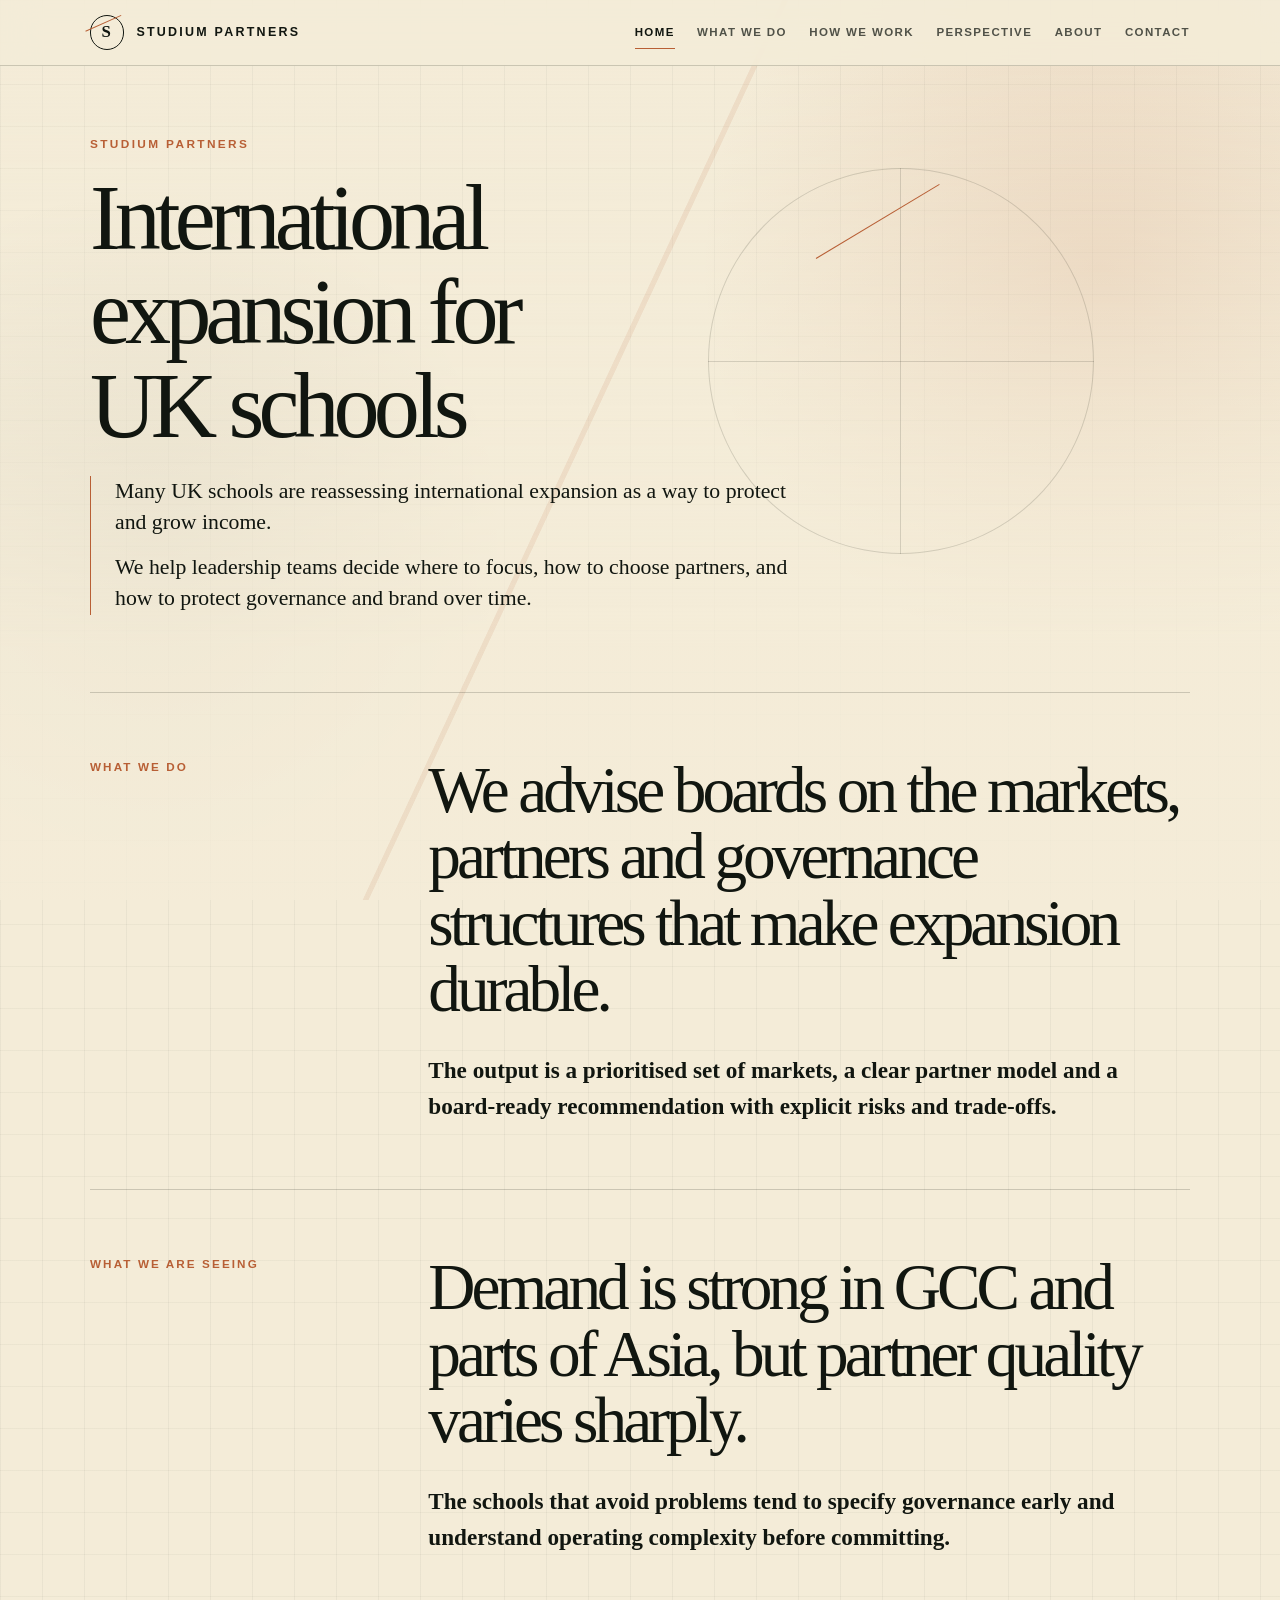
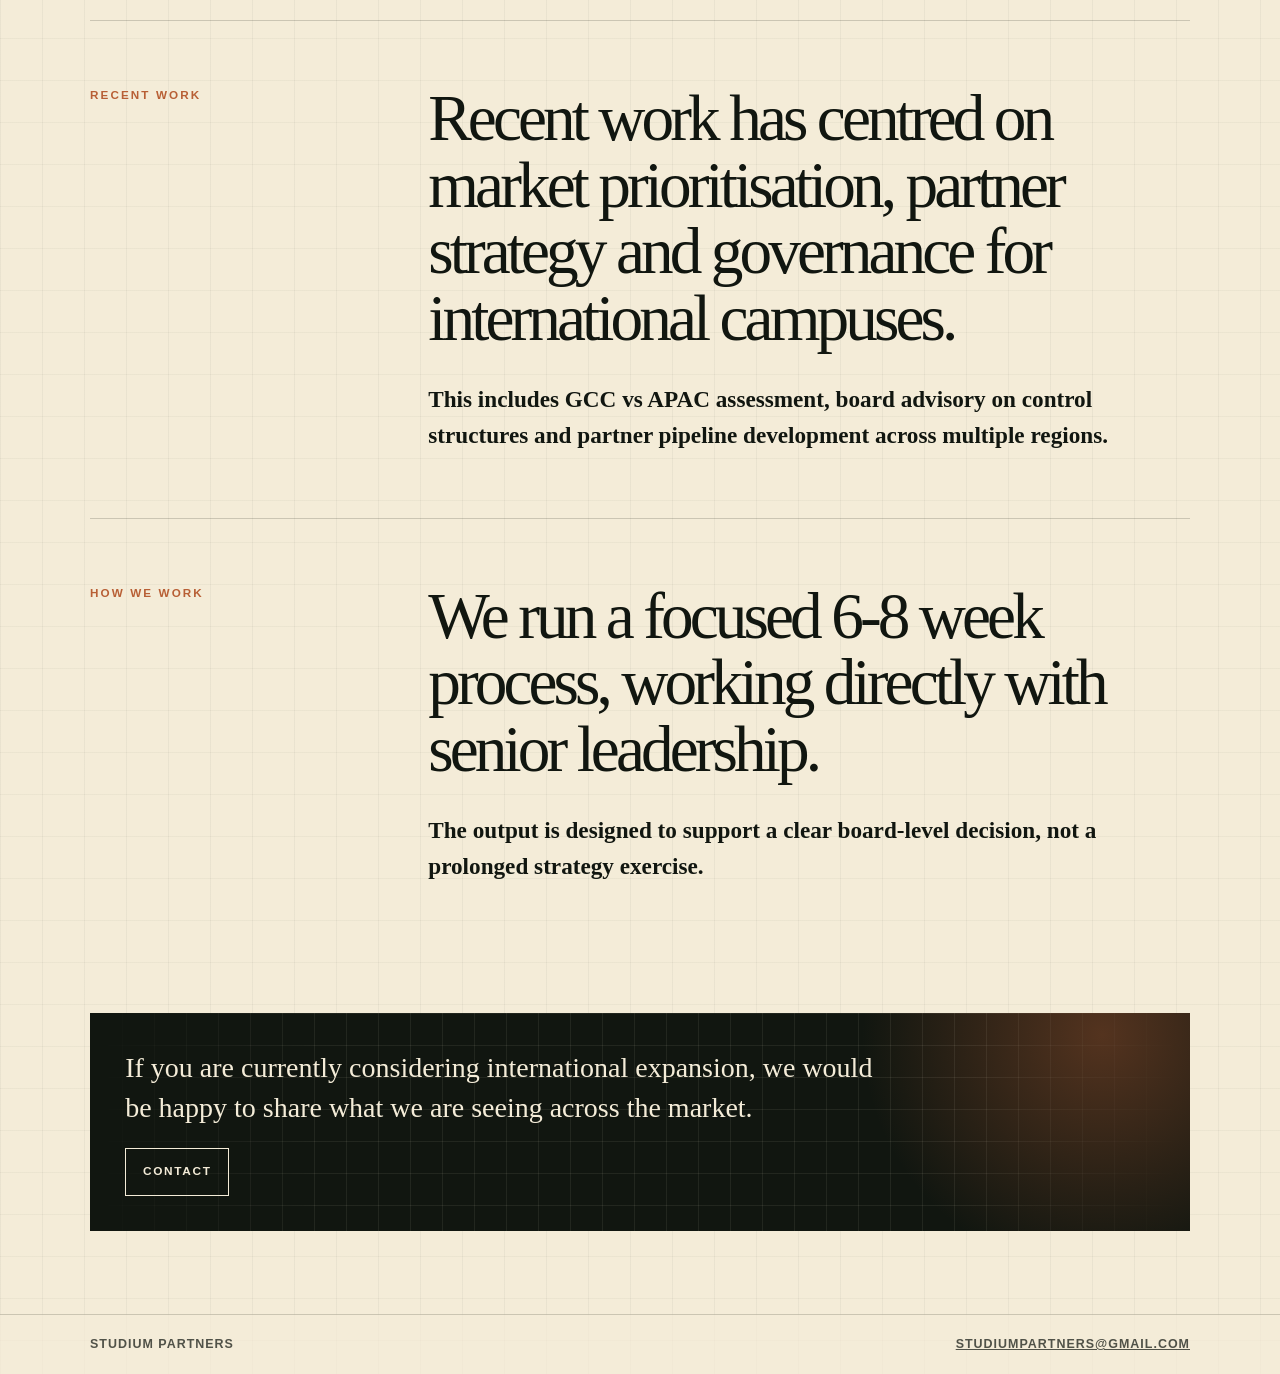
==== index.html @ 477628d0 "Initial Studium Partners GitHub Pages site" ====
<!doctype html>
<html lang="en">
  <head>
    <meta charset="utf-8" />
    <meta name="viewport" content="width=device-width, initial-scale=1" />
    <meta
      name="description"
      content="Studium Partners advises UK independent schools on international expansion."
    />
    <meta property="og:title" content="Studium Partners" />
    <meta
      property="og:description"
      content="International expansion for UK independent schools."
    />
    <meta property="og:type" content="website" />
    <title>Studium Partners | International Expansion</title>
    <link rel="stylesheet" href="styles.css" />
  </head>
  <body>
    <header class="site-header">
      <div class="nav-wrap">
        <a class="brand" href="index.html" aria-label="Studium Partners home">
          <span class="brand-mark">S</span>
          <span>Studium Partners</span>
        </a>
        <nav class="site-nav" aria-label="Primary navigation">
          <a href="index.html" aria-current="page">Home</a>
          <a href="what-we-do.html">What We Do</a>
          <a href="how-we-work.html">How We Work</a>
          <a href="perspective.html">Perspective</a>
          <a href="about.html">About</a>
          <a href="contact.html">Contact</a>
        </nav>
      </div>
    </header>

    <main class="page">
      <section class="hero">
        <p class="eyebrow">Studium Partners</p>
        <h1>International expansion for UK schools</h1>
        <div class="lead">
          <p>
            Many UK schools are reassessing international expansion as a way to protect
            and grow income.
          </p>
          <p>We help leadership teams decide where to focus, how to choose partners, and how to protect governance and brand over time.</p>
        </div>
      </section>

      <section class="section">
        <div class="section-grid">
          <div class="section-title">What We Do</div>
          <div class="content-stack">
            <h2>We advise boards on the markets, partners and governance structures that make expansion durable.</h2>
            <p>
              The output is a prioritised set of markets, a clear partner model and a
              board-ready recommendation with explicit risks and trade-offs.
            </p>
          </div>
        </div>
      </section>

      <section class="section">
        <div class="section-grid">
          <div class="section-title">What We Are Seeing</div>
          <div class="content-stack">
            <h2>Demand is strong in GCC and parts of Asia, but partner quality varies sharply.</h2>
            <p>
              The schools that avoid problems tend to specify governance early and
              understand operating complexity before committing.
            </p>
          </div>
        </div>
      </section>

      <section class="section">
        <div class="section-grid">
          <div class="section-title">Recent Work</div>
          <div class="content-stack">
            <h2>Recent work has centred on market prioritisation, partner strategy and governance for international campuses.</h2>
            <p>
              This includes GCC vs APAC assessment, board advisory on control structures
              and partner pipeline development across multiple regions.
            </p>
          </div>
        </div>
      </section>

      <section class="section">
        <div class="section-grid">
          <div class="section-title">How We Work</div>
          <div class="content-stack">
            <h2>We run a focused 6-8 week process, working directly with senior leadership.</h2>
            <p>
              The output is designed to support a clear board-level decision, not a
              prolonged strategy exercise.
            </p>
          </div>
        </div>
      </section>

      <section class="cta">
        <p>
          If you are currently considering international expansion, we would be happy
          to share what we are seeing across the market.
        </p>
        <div class="button-row">
          <a class="button" href="contact.html">Contact</a>
        </div>
      </section>
    </main>

    <footer class="site-footer">
      <div class="footer-wrap">
        <span>Studium Partners</span>
        <a href="mailto:studiumpartners@gmail.com">studiumpartners@gmail.com</a>
      </div>
    </footer>
  </body>
</html>
---- styles.css ----
:root {
  --ink: #111610;
  --ink-soft: rgba(17, 22, 16, 0.72);
  --paper: #f4ecd8;
  --paper-deep: #e8dcc2;
  --accent: #b85f35;
  --accent-soft: rgba(184, 95, 53, 0.18);
  --line: rgba(17, 22, 16, 0.18);
  --line-strong: rgba(17, 22, 16, 0.42);
  --max: 1100px;
  --display: "Iowan Old Style", "Palatino Linotype", Palatino, "Book Antiqua", serif;
  --text: "Avenir Next", "Gill Sans", "Trebuchet MS", sans-serif;
  --ui: "Avenir Next Condensed", "Gill Sans", "Trebuchet MS", sans-serif;
}

* {
  box-sizing: border-box;
}

html {
  scroll-behavior: smooth;
}

body {
  min-height: 100vh;
  margin: 0;
  color: var(--ink);
  background:
    radial-gradient(circle at 86% 9%, var(--accent-soft), transparent 25rem),
    radial-gradient(circle at 12% 18%, rgba(17, 22, 16, 0.09), transparent 22rem),
    linear-gradient(90deg, rgba(17, 22, 16, 0.045) 1px, transparent 1px),
    linear-gradient(180deg, rgba(17, 22, 16, 0.035) 1px, transparent 1px),
    var(--paper);
  background-size: auto, auto, 42px 42px, 42px 42px, auto;
  font-family: var(--text);
  font-size: 17px;
  line-height: 1.68;
}

body::before {
  content: "";
  position: fixed;
  inset: 0;
  z-index: -1;
  pointer-events: none;
  background:
    linear-gradient(115deg, transparent 0 46%, rgba(184, 95, 53, 0.11) 46.05% 46.35%, transparent 46.4%),
    linear-gradient(180deg, rgba(244, 236, 216, 0) 0%, rgba(244, 236, 216, 0.8) 72%);
}

a {
  color: inherit;
}

p,
ul,
ol {
  margin: 0;
}

ul,
ol {
  padding-left: 1.2rem;
}

li + li {
  margin-top: 0.45rem;
}

.site-header {
  position: sticky;
  top: 0;
  z-index: 10;
  border-bottom: 1px solid var(--line);
  background: rgba(244, 236, 216, 0.84);
  backdrop-filter: blur(18px);
}

.nav-wrap {
  width: min(var(--max), calc(100% - 2rem));
  margin: 0 auto;
  padding: 0.95rem 0;
  display: flex;
  align-items: center;
  justify-content: space-between;
  gap: 1.5rem;
}

.brand {
  display: inline-flex;
  align-items: center;
  gap: 0.75rem;
  color: var(--ink);
  font-family: var(--ui);
  font-size: 0.78rem;
  font-weight: 700;
  letter-spacing: 0.18em;
  text-transform: uppercase;
  text-decoration: none;
}

.brand-mark {
  position: relative;
  display: inline-grid;
  place-items: center;
  width: 2.15rem;
  height: 2.15rem;
  border: 1px solid var(--ink);
  border-radius: 50%;
  font-family: var(--display);
  font-size: 1.05rem;
  font-weight: 700;
}

.brand-mark::after {
  content: "";
  position: absolute;
  inset: 0.35rem -0.2rem;
  border-top: 1px solid var(--accent);
  transform: rotate(-24deg);
}

.site-nav {
  display: flex;
  align-items: center;
  justify-content: flex-end;
  gap: clamp(0.8rem, 2vw, 1.4rem);
  font-family: var(--ui);
  font-size: 0.72rem;
  font-weight: 700;
  letter-spacing: 0.12em;
  text-transform: uppercase;
}

.site-nav a {
  position: relative;
  text-decoration: none;
  color: var(--ink-soft);
}

.site-nav a::after {
  content: "";
  position: absolute;
  left: 0;
  right: 0;
  bottom: -0.42rem;
  height: 1px;
  background: var(--accent);
  transform: scaleX(0);
  transform-origin: left;
  transition: transform 180ms ease;
}

.site-nav a:hover,
.site-nav a[aria-current="page"] {
  color: var(--ink);
}

.site-nav a:hover::after,
.site-nav a[aria-current="page"]::after {
  transform: scaleX(1);
}

.page {
  width: min(var(--max), calc(100% - 2rem));
  margin: 0 auto;
}

.hero {
  position: relative;
  min-height: min(590px, 68svh);
  padding: clamp(2.4rem, 5.4vw, 4.8rem) 0 clamp(2.6rem, 6vw, 4.8rem);
  display: grid;
  align-content: start;
}

.hero::before {
  content: "";
  position: absolute;
  right: clamp(0rem, 8vw, 6rem);
  top: clamp(3rem, 8vw, 7rem);
  width: clamp(12rem, 32vw, 24rem);
  aspect-ratio: 1;
  border: 1px solid var(--line);
  border-radius: 50%;
  background:
    linear-gradient(90deg, transparent calc(50% - 0.5px), var(--line) calc(50% - 0.5px) calc(50% + 0.5px), transparent calc(50% + 0.5px)),
    linear-gradient(0deg, transparent calc(50% - 0.5px), var(--line) calc(50% - 0.5px) calc(50% + 0.5px), transparent calc(50% + 0.5px));
  opacity: 0.8;
}

.hero::after {
  content: "";
  position: absolute;
  right: clamp(3rem, 18vw, 16rem);
  top: clamp(6rem, 15vw, 13rem);
  width: clamp(5rem, 12vw, 9rem);
  height: 1px;
  background: var(--accent);
  transform: rotate(-31deg);
  transform-origin: left center;
}

.hero--compact {
  min-height: auto;
  padding-bottom: clamp(2rem, 5vw, 3.5rem);
}

.hero--compact::before,
.hero--compact::after {
  opacity: 0.45;
}

.eyebrow {
  margin-bottom: 1rem;
  color: var(--accent);
  font-family: var(--ui);
  font-size: 0.74rem;
  font-weight: 700;
  letter-spacing: 0.2em;
  text-transform: uppercase;
}

h1,
h2,
h3 {
  margin: 0;
  font-family: var(--display);
  font-weight: 500;
  line-height: 1.02;
}

h1 {
  max-width: 11ch;
  font-size: clamp(3rem, 7.2vw, 6.6rem);
  letter-spacing: -0.064em;
}

h2 {
  font-size: clamp(2.35rem, 5.1vw, 5.2rem);
  letter-spacing: -0.06em;
}

h3 {
  font-size: clamp(1.25rem, 2vw, 1.7rem);
  letter-spacing: -0.02em;
}

.lead {
  position: relative;
  max-width: 700px;
  margin-top: clamp(1rem, 2vw, 1.45rem);
  padding-left: clamp(1rem, 2.3vw, 1.5rem);
  display: grid;
  gap: 0.85rem;
  border-left: 1px solid var(--accent);
  font-family: var(--display);
  font-size: clamp(1.12rem, 1.9vw, 1.36rem);
  line-height: 1.44;
}

.section {
  position: relative;
  padding: clamp(2.7rem, 5vw, 4.6rem) 0;
  border-top: 1px solid var(--line);
}

.section:first-of-type {
  border-top: 0;
}

.section-grid {
  display: grid;
  grid-template-columns: minmax(9rem, 0.36fr) minmax(0, 1fr);
  gap: clamp(1.25rem, 5vw, 4.5rem);
}

.section-title {
  color: var(--accent);
  font-family: var(--ui);
  font-size: 0.73rem;
  font-weight: 700;
  letter-spacing: 0.18em;
  text-transform: uppercase;
}

.content-stack {
  display: grid;
  gap: clamp(1.2rem, 2.4vw, 1.9rem);
  max-width: 900px;
}

.content-stack--wide {
  max-width: none;
}

.section .content-stack > p {
  max-width: 790px;
  font-family: var(--display);
  font-size: clamp(1.08rem, 2vw, 1.45rem);
  font-weight: 600;
  line-height: 1.55;
}

.plain-list {
  display: grid;
  gap: 0;
  padding-left: 0;
  list-style: none;
  border-top: 1px solid var(--line);
}

.plain-list li {
  position: relative;
  margin: 0;
  padding: 0.82rem 0 0.82rem 1.35rem;
  border-bottom: 1px solid var(--line);
}

.plain-list li::before {
  content: "";
  position: absolute;
  left: 0;
  top: 1.42rem;
  width: 0.45rem;
  height: 0.45rem;
  border: 1px solid var(--accent);
  border-radius: 50%;
}

.numbered-list {
  display: grid;
  gap: 0;
  padding-left: 0;
  list-style: none;
  counter-reset: phases;
  border-top: 1px solid var(--line);
}

.numbered-list li {
  margin: 0;
  padding: 1rem 0;
  border-bottom: 1px solid var(--line);
  counter-increment: phases;
}

.numbered-list li::before {
  content: "0" counter(phases) " / ";
  color: var(--accent);
  font-family: var(--ui);
  font-size: 0.75rem;
  font-weight: 700;
  letter-spacing: 0.12em;
}

.cards {
  display: grid;
  grid-template-columns: repeat(3, minmax(0, 1fr));
  gap: 0.75rem;
}

.card {
  position: relative;
  min-height: 13rem;
  padding: clamp(1.05rem, 2vw, 1.45rem);
  display: grid;
  gap: 0.9rem;
  align-content: start;
  background:
    linear-gradient(135deg, rgba(255, 255, 255, 0.35), transparent),
    rgba(244, 236, 216, 0.72);
  border: 1px solid var(--line-strong);
  box-shadow: 10px 10px 0 rgba(17, 22, 16, 0.05);
}

.card::before {
  content: "";
  position: absolute;
  top: 0.8rem;
  right: 0.8rem;
  width: 1.8rem;
  height: 1px;
  background: var(--accent);
  transform: rotate(-28deg);
}

.card p {
  color: var(--ink-soft);
}

.recent-list {
  display: grid;
  gap: 0;
  padding-left: 0;
  list-style: none;
  border-top: 1px solid var(--line);
}

.recent-list li {
  margin: 0;
  padding: 1rem 0;
  border-bottom: 1px solid var(--line);
}

.recent-list strong {
  display: block;
  margin-bottom: 0.25rem;
  color: var(--ink);
  font-family: var(--display);
  font-size: 1.18rem;
  font-weight: 500;
}

.cta {
  position: relative;
  margin: clamp(2.3rem, 5vw, 4.2rem) 0 clamp(3.2rem, 7vw, 5.2rem);
  padding: clamp(1.35rem, 3vw, 2.2rem);
  overflow: hidden;
  color: var(--paper);
  background:
    radial-gradient(circle at 92% 10%, rgba(184, 95, 53, 0.4), transparent 15rem),
    var(--ink);
}

.cta::before {
  content: "";
  position: absolute;
  inset: 0;
  background:
    linear-gradient(90deg, rgba(244, 236, 216, 0.08) 1px, transparent 1px),
    linear-gradient(180deg, rgba(244, 236, 216, 0.08) 1px, transparent 1px);
  background-size: 32px 32px;
  mask-image: linear-gradient(90deg, transparent, black 20%, black 80%, transparent);
  pointer-events: none;
}

.cta p,
.button-row {
  position: relative;
}

.cta p {
  max-width: 760px;
  font-family: var(--display);
  font-size: clamp(1.25rem, 2.4vw, 1.75rem);
  line-height: 1.42;
}

.button-row {
  margin-top: 1.25rem;
}

.button {
  display: inline-flex;
  align-items: center;
  min-height: 3rem;
  padding: 0.78rem 1.05rem;
  border: 1px solid currentColor;
  color: inherit;
  font-family: var(--ui);
  font-size: 0.74rem;
  font-weight: 700;
  letter-spacing: 0.14em;
  text-decoration: none;
  text-transform: uppercase;
  transition: transform 180ms ease, background 180ms ease, color 180ms ease;
}

.button:hover {
  color: var(--ink);
  background: var(--paper);
  transform: translateY(-2px);
}

.site-footer {
  border-top: 1px solid var(--line);
  background: rgba(244, 236, 216, 0.66);
}

.footer-wrap {
  width: min(var(--max), calc(100% - 2rem));
  margin: 0 auto;
  padding: 1.2rem 0;
  display: flex;
  align-items: center;
  justify-content: space-between;
  gap: 1rem;
  color: var(--ink-soft);
  font-family: var(--ui);
  font-size: 0.78rem;
  font-weight: 700;
  letter-spacing: 0.08em;
  text-transform: uppercase;
}

.hero .eyebrow,
.hero h1,
.lead > *,
.section,
.cta {
  opacity: 0;
  transform: translateY(0.9rem);
  animation: reveal 760ms cubic-bezier(0.18, 0.78, 0.22, 1) forwards;
}

.hero h1 {
  animation-delay: 120ms;
}

.lead > :nth-child(1) {
  animation-delay: 220ms;
}

.lead > :nth-child(2) {
  animation-delay: 320ms;
}

.lead > :nth-child(3) {
  animation-delay: 420ms;
}

.section {
  animation-delay: 500ms;
}

.cta {
  animation-delay: 580ms;
}

@keyframes reveal {
  to {
    opacity: 1;
    transform: translateY(0);
  }
}

@media (max-width: 840px) {
  body {
    font-size: 16px;
  }

  .nav-wrap,
  .footer-wrap {
    align-items: flex-start;
    flex-direction: column;
  }

  .site-nav {
    justify-content: flex-start;
    flex-wrap: wrap;
    row-gap: 0.55rem;
  }

  .hero {
    min-height: auto;
  }

  .hero::before {
    right: -4.5rem;
    top: 4rem;
    width: 13rem;
  }

  .hero::after {
    right: 5.5rem;
    top: 8rem;
  }

  h1 {
    max-width: 11ch;
  }

  .section-grid {
    grid-template-columns: 1fr;
    gap: 0.85rem;
  }

  .cards {
    grid-template-columns: 1fr;
  }

  .card {
    min-height: auto;
  }
}

@media (max-width: 520px) {
  .site-nav {
    font-size: 0.68rem;
    gap: 0.75rem;
  }

  .lead {
    padding-left: 1rem;
  }
}

@media (prefers-reduced-motion: reduce) {
  *,
  *::before,
  *::after {
    animation-duration: 0.001ms !important;
    animation-iteration-count: 1 !important;
    scroll-behavior: auto !important;
    transition-duration: 0.001ms !important;
  }
}
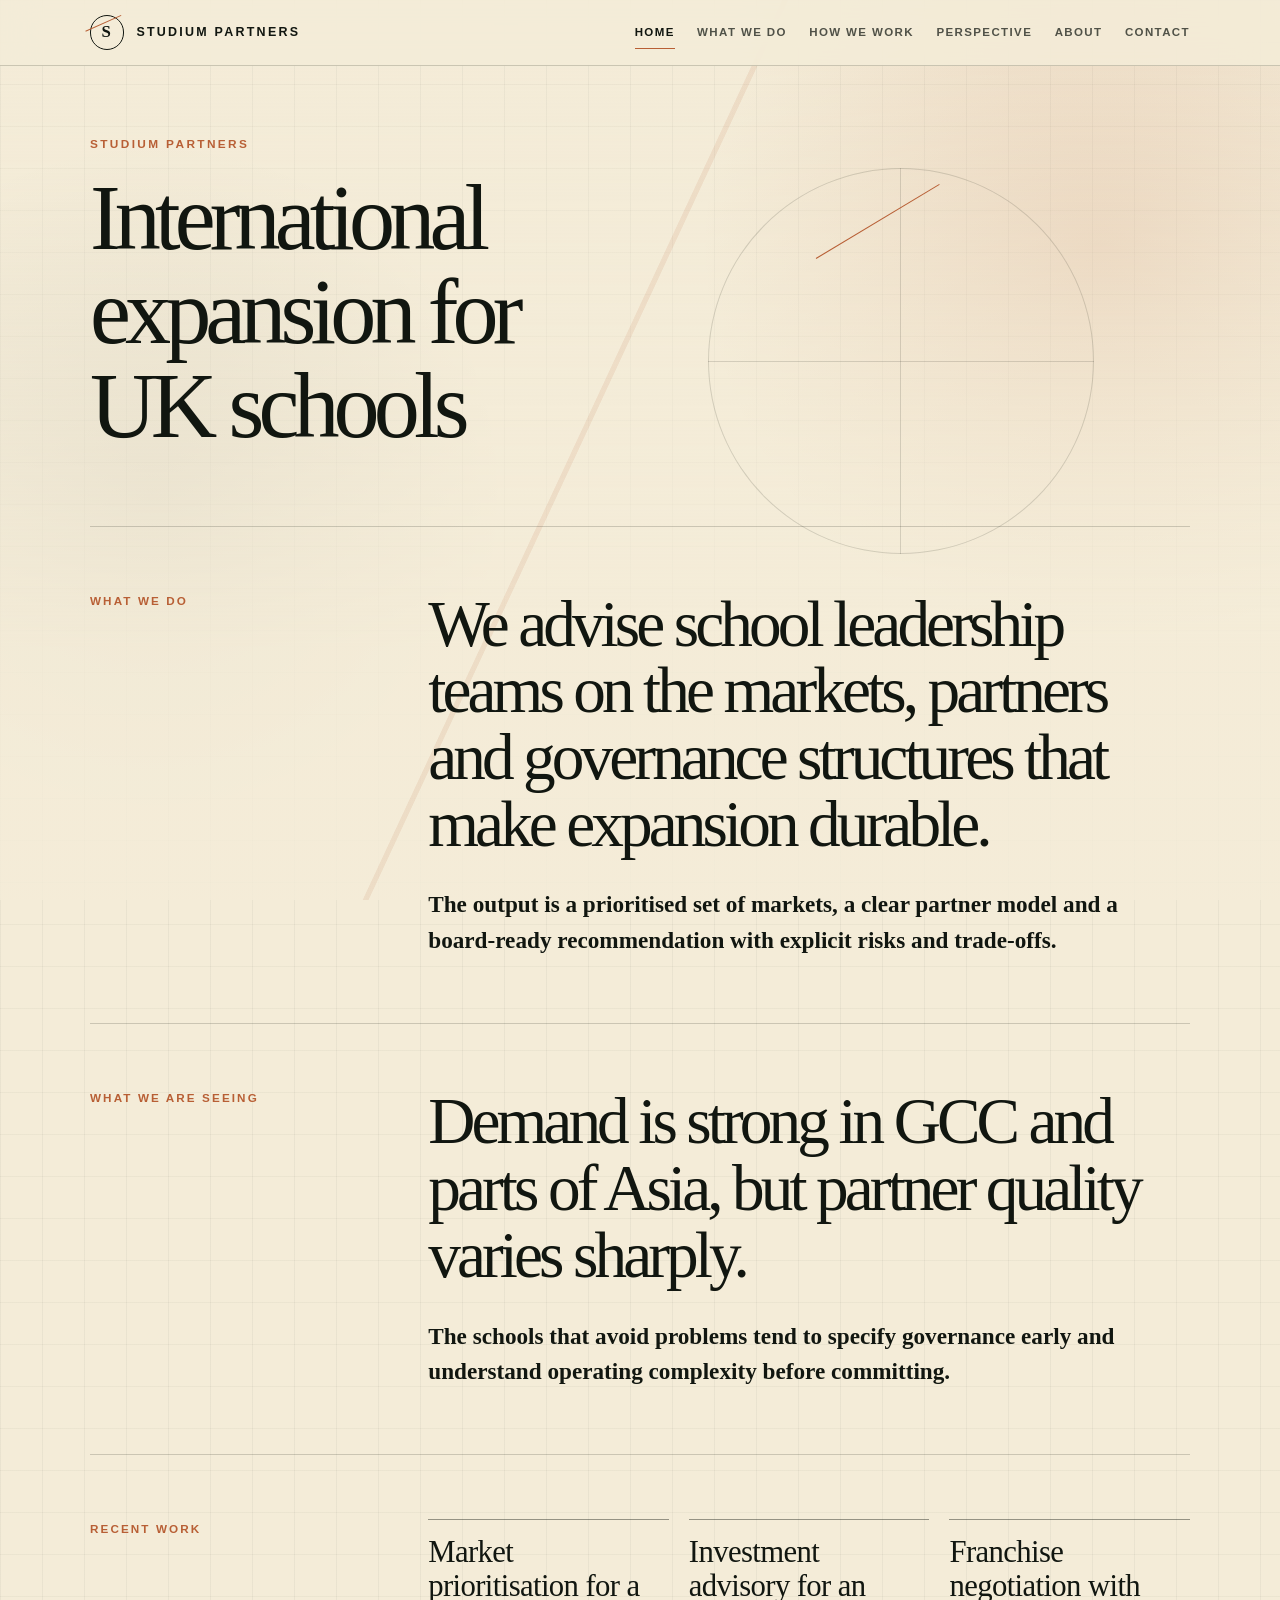
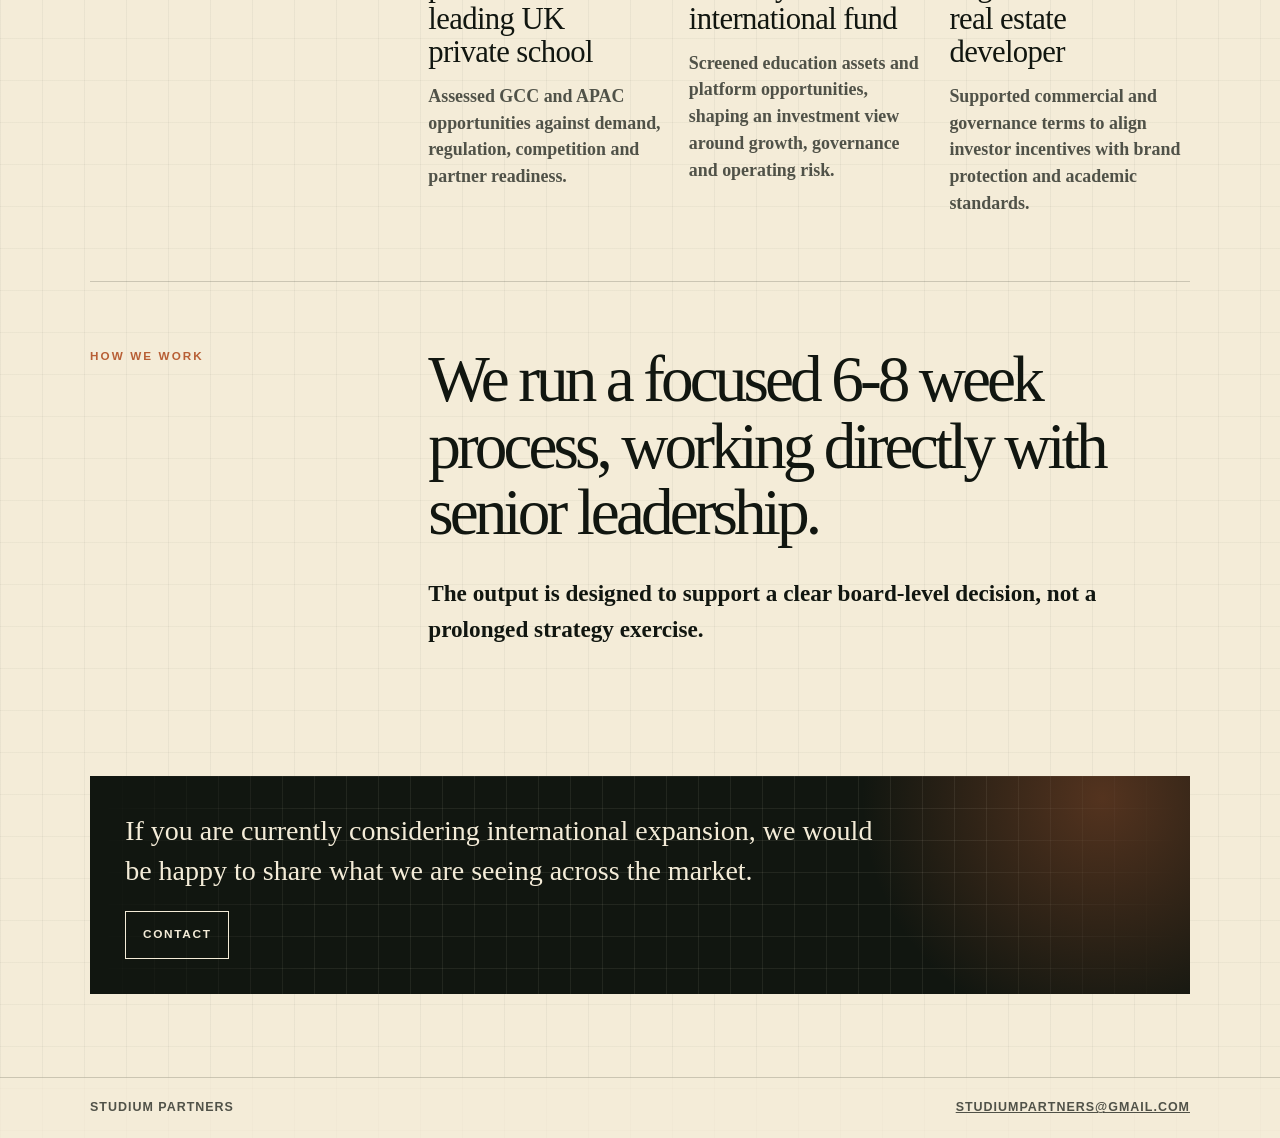
==== commit 7e117f6c: "Update homepage and about copy" ====
--- a/index.html
+++ b/index.html
@@ -38,20 +38,13 @@
       <section class="hero">
         <p class="eyebrow">Studium Partners</p>
         <h1>International expansion for UK schools</h1>
-        <div class="lead">
-          <p>
-            Many UK schools are reassessing international expansion as a way to protect
-            and grow income.
-          </p>
-          <p>We help leadership teams decide where to focus, how to choose partners, and how to protect governance and brand over time.</p>
-        </div>
       </section>
 
       <section class="section">
         <div class="section-grid">
           <div class="section-title">What We Do</div>
           <div class="content-stack">
-            <h2>We advise boards on the markets, partners and governance structures that make expansion durable.</h2>
+            <h2>We advise school leadership teams on the markets, partners and governance structures that make expansion durable.</h2>
             <p>
               The output is a prioritised set of markets, a clear partner model and a
               board-ready recommendation with explicit risks and trade-offs.
@@ -76,12 +69,21 @@
       <section class="section">
         <div class="section-grid">
           <div class="section-title">Recent Work</div>
-          <div class="content-stack">
-            <h2>Recent work has centred on market prioritisation, partner strategy and governance for international campuses.</h2>
-            <p>
-              This includes GCC vs APAC assessment, board advisory on control structures
-              and partner pipeline development across multiple regions.
-            </p>
+          <div class="content-stack content-stack--wide">
+            <div class="case-study-list">
+              <article class="case-study">
+                <h3>Market prioritisation for a leading UK private school</h3>
+                <p>Assessed GCC and APAC opportunities against demand, regulation, competition and partner readiness.</p>
+              </article>
+              <article class="case-study">
+                <h3>Investment advisory for an international fund</h3>
+                <p>Screened education assets and platform opportunities, shaping an investment view around growth, governance and operating risk.</p>
+              </article>
+              <article class="case-study">
+                <h3>Franchise negotiation with real estate developer</h3>
+                <p>Supported commercial and governance terms to align investor incentives with brand protection and academic standards.</p>
+              </article>
+            </div>
           </div>
         </div>
       </section>
--- a/styles.css
+++ b/styles.css
@@ -168,8 +168,8 @@
 
 .hero {
   position: relative;
-  min-height: min(590px, 68svh);
-  padding: clamp(2.4rem, 5.4vw, 4.8rem) 0 clamp(2.6rem, 6vw, 4.8rem);
+  min-height: min(460px, 54svh);
+  padding: clamp(2.4rem, 5.4vw, 4.8rem) 0 clamp(2.2rem, 5vw, 3.8rem);
   display: grid;
   align-content: start;
 }
@@ -411,6 +411,57 @@
   font-weight: 500;
 }
 
+.case-study-list {
+  display: grid;
+  grid-template-columns: repeat(3, minmax(0, 1fr));
+  gap: clamp(1rem, 2vw, 1.25rem);
+}
+
+.case-study {
+  padding-top: 1rem;
+  border-top: 1px solid var(--line-strong);
+}
+
+.case-study h3 {
+  max-width: 14rem;
+  font-size: clamp(1.35rem, 2.4vw, 2.05rem);
+  line-height: 1.08;
+}
+
+.case-study p {
+  margin-top: 0.85rem;
+  color: var(--ink-soft);
+  font-family: var(--display);
+  font-size: clamp(1rem, 1.4vw, 1.18rem);
+  font-weight: 600;
+  line-height: 1.5;
+}
+
+.section--logos {
+  padding-top: clamp(1.6rem, 3vw, 2.5rem);
+}
+
+.logo-row {
+  display: grid;
+  grid-template-columns: repeat(3, minmax(0, 1fr));
+  align-items: center;
+  justify-items: center;
+  gap: clamp(2rem, 7vw, 6rem);
+  width: 100%;
+}
+
+.logo-row img {
+  display: block;
+  width: min(100%, 14rem);
+  max-height: 4.2rem;
+  object-fit: contain;
+}
+
+.logo-row img[src*="tsinghua"] {
+  width: min(100%, 5.2rem);
+  max-height: 5.2rem;
+}
+
 .cta {
   position: relative;
   margin: clamp(2.3rem, 5vw, 4.2rem) 0 clamp(3.2rem, 7vw, 5.2rem);
@@ -582,6 +633,16 @@
   .card {
     min-height: auto;
   }
+
+  .case-study-list,
+  .logo-row {
+    grid-template-columns: 1fr;
+    justify-items: start;
+  }
+
+  .case-study h3 {
+    max-width: none;
+  }
 }
 
 @media (max-width: 520px) {
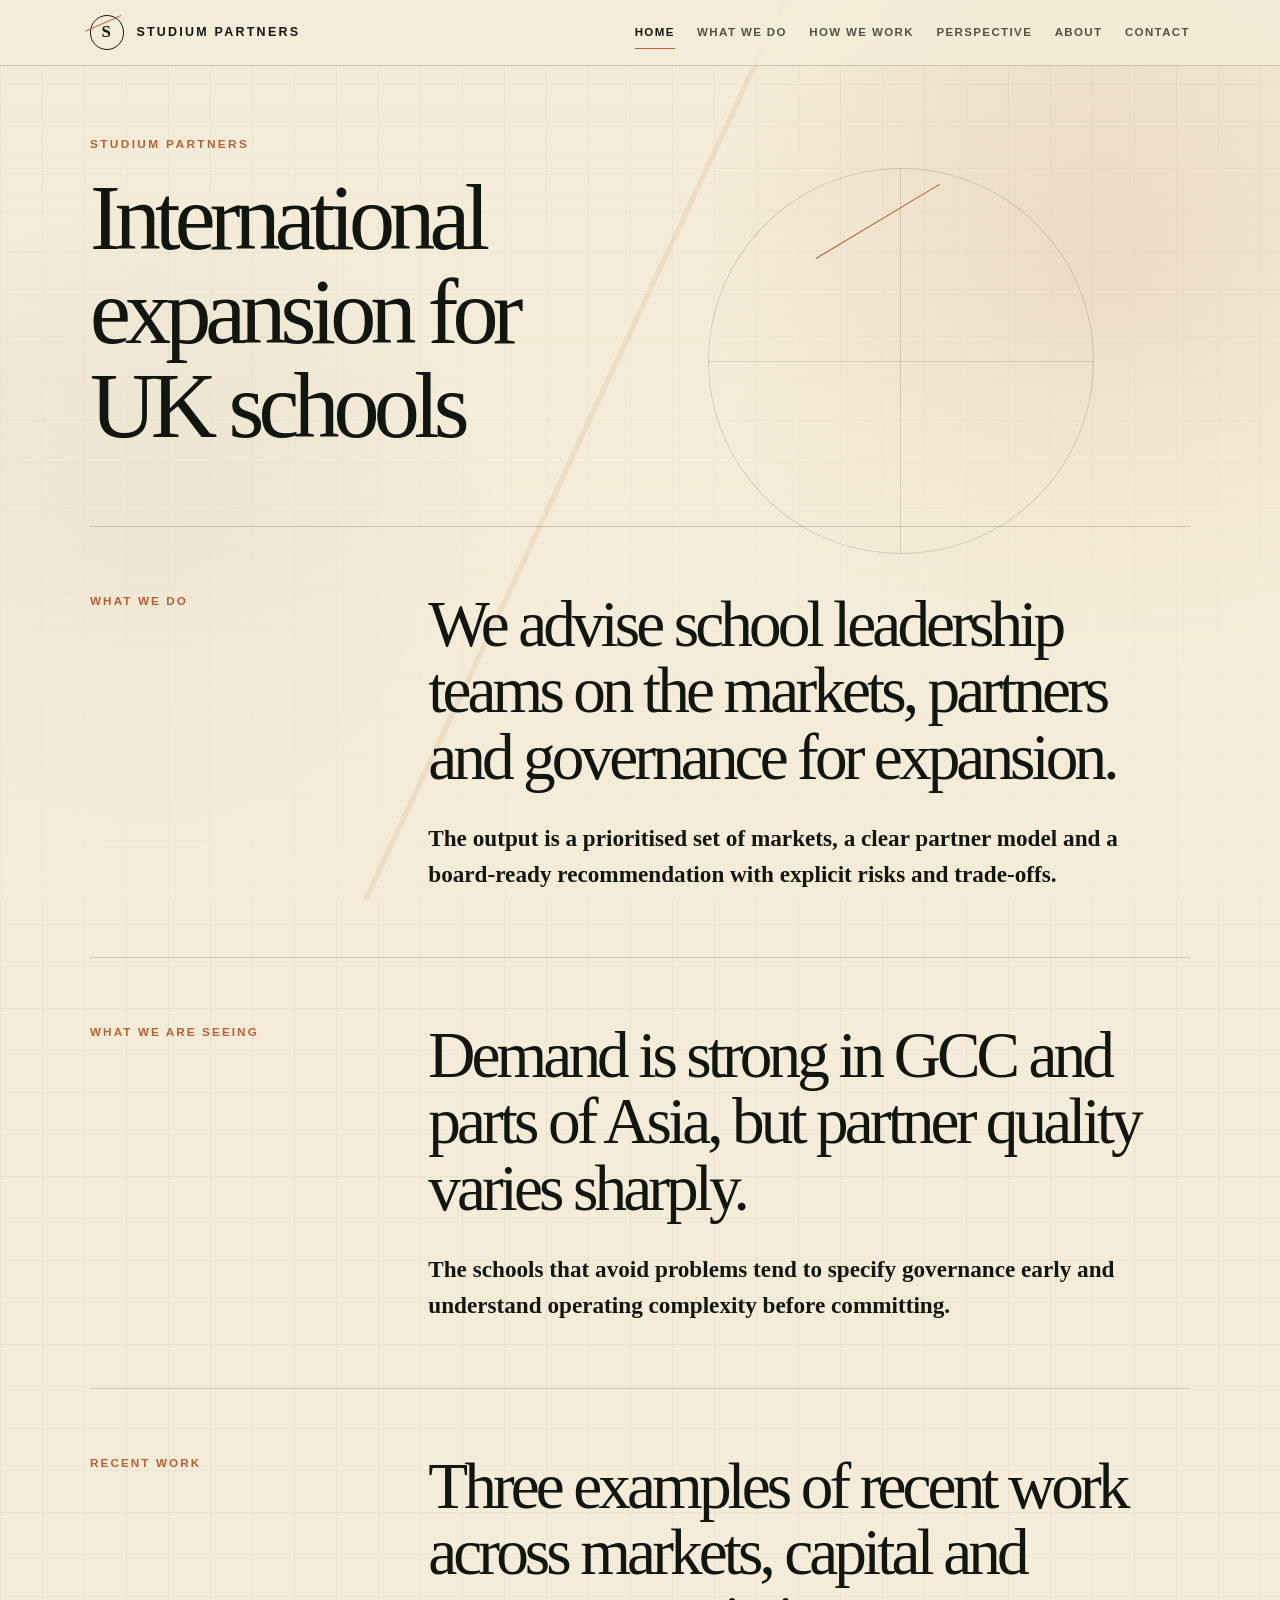
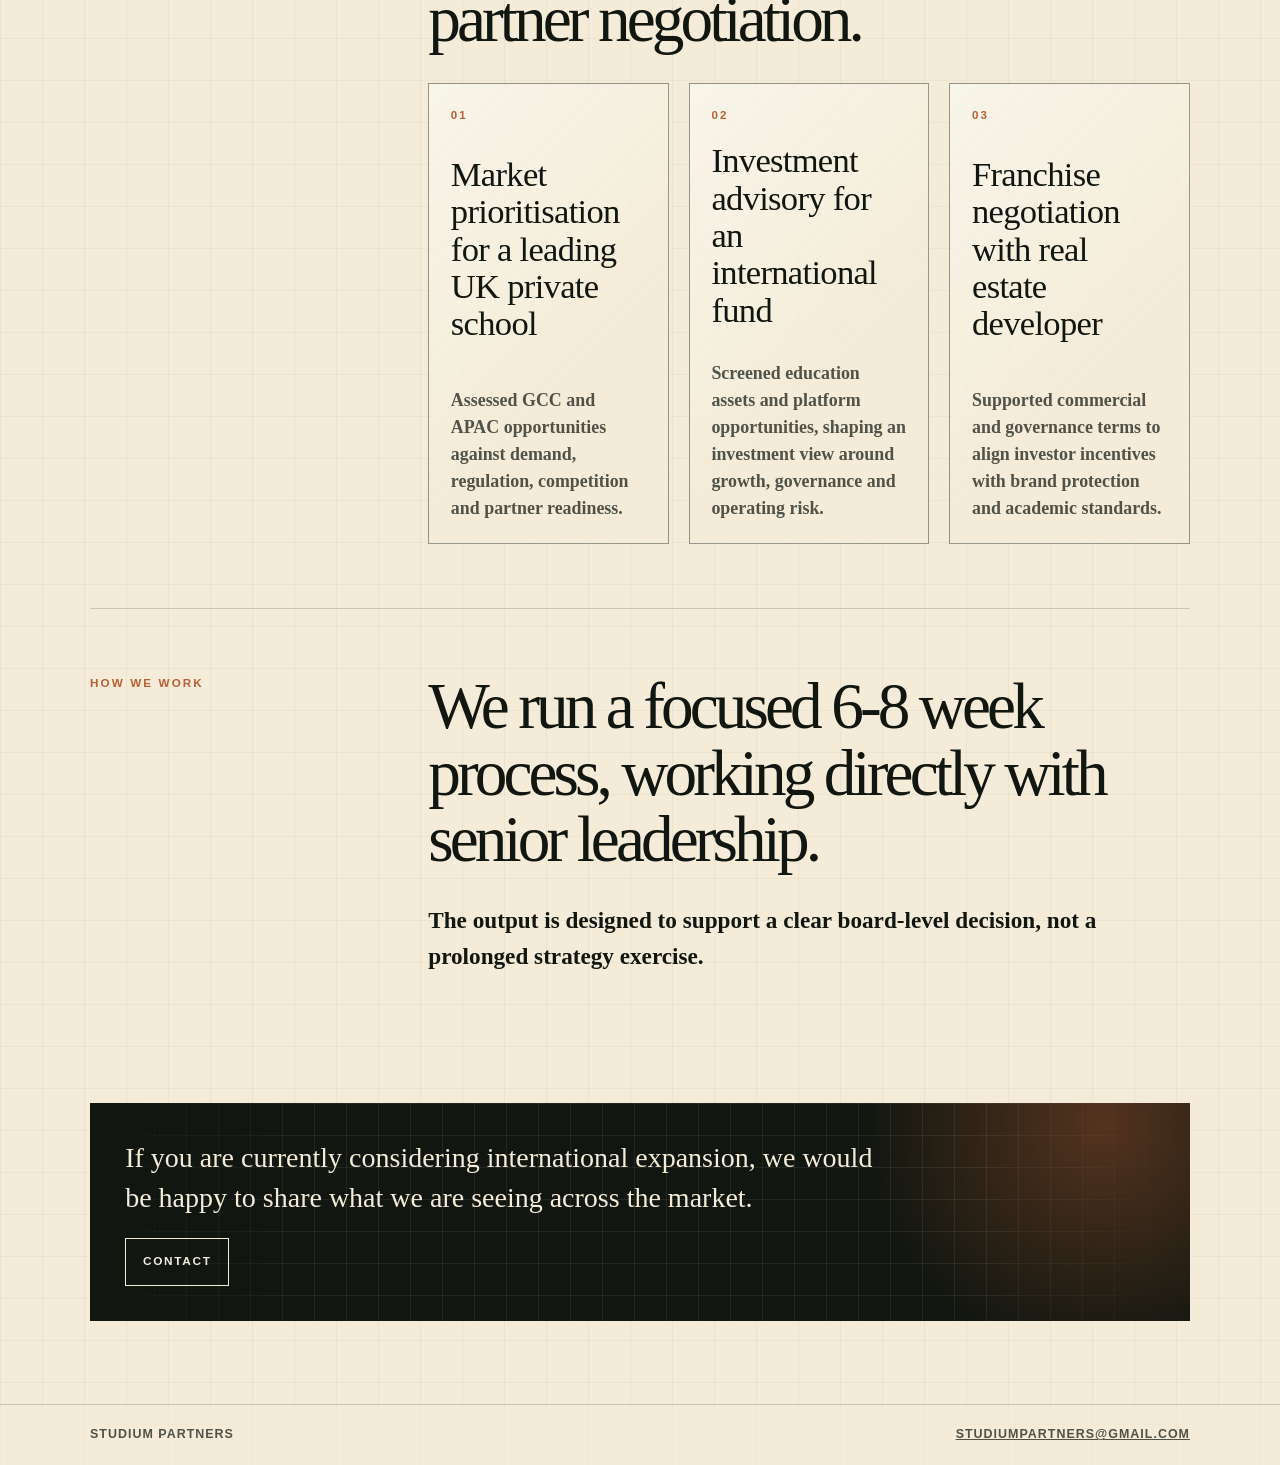
==== commit b3eba1e8: "Clarify homepage cases and logos" ====
--- a/index.html
+++ b/index.html
@@ -14,7 +14,7 @@
     />
     <meta property="og:type" content="website" />
     <title>Studium Partners | International Expansion</title>
-    <link rel="stylesheet" href="styles.css" />
+    <link rel="stylesheet" href="styles.css?v=20260501" />
   </head>
   <body>
     <header class="site-header">
@@ -44,7 +44,7 @@
         <div class="section-grid">
           <div class="section-title">What We Do</div>
           <div class="content-stack">
-            <h2>We advise school leadership teams on the markets, partners and governance structures that make expansion durable.</h2>
+            <h2>We advise school leadership teams on the markets, partners and governance for expansion.</h2>
             <p>
               The output is a prioritised set of markets, a clear partner model and a
               board-ready recommendation with explicit risks and trade-offs.
@@ -70,16 +70,20 @@
         <div class="section-grid">
           <div class="section-title">Recent Work</div>
           <div class="content-stack content-stack--wide">
+            <h2>Three examples of recent work across markets, capital and partner negotiation.</h2>
             <div class="case-study-list">
               <article class="case-study">
+                <span>01</span>
                 <h3>Market prioritisation for a leading UK private school</h3>
                 <p>Assessed GCC and APAC opportunities against demand, regulation, competition and partner readiness.</p>
               </article>
               <article class="case-study">
+                <span>02</span>
                 <h3>Investment advisory for an international fund</h3>
                 <p>Screened education assets and platform opportunities, shaping an investment view around growth, governance and operating risk.</p>
               </article>
               <article class="case-study">
+                <span>03</span>
                 <h3>Franchise negotiation with real estate developer</h3>
                 <p>Supported commercial and governance terms to align investor incentives with brand protection and academic standards.</p>
               </article>
--- a/styles.css
+++ b/styles.css
@@ -418,13 +418,28 @@
 }
 
 .case-study {
-  padding-top: 1rem;
-  border-top: 1px solid var(--line-strong);
+  min-height: 18rem;
+  padding: clamp(1rem, 2vw, 1.35rem);
+  border: 1px solid var(--line-strong);
+  background:
+    linear-gradient(135deg, rgba(255, 255, 255, 0.44), transparent 62%),
+    rgba(244, 236, 216, 0.84);
+  display: grid;
+  align-content: space-between;
+  gap: 1.1rem;
+}
+
+.case-study span {
+  color: var(--accent);
+  font-family: var(--ui);
+  font-size: 0.72rem;
+  font-weight: 700;
+  letter-spacing: 0.18em;
 }
 
 .case-study h3 {
-  max-width: 14rem;
-  font-size: clamp(1.35rem, 2.4vw, 2.05rem);
+  max-width: 16rem;
+  font-size: clamp(1.45rem, 2.7vw, 2.35rem);
   line-height: 1.08;
 }
 
@@ -444,22 +459,45 @@
 .logo-row {
   display: grid;
   grid-template-columns: repeat(3, minmax(0, 1fr));
-  align-items: center;
+  align-items: stretch;
+  gap: clamp(1rem, 3vw, 1.5rem);
+  width: 100%;
+}
+
+.logo-card {
+  min-height: 12rem;
+  margin: 0;
+  padding: clamp(1.2rem, 2.4vw, 1.6rem);
+  display: grid;
+  align-content: center;
   justify-items: center;
-  gap: clamp(2rem, 7vw, 6rem);
-  width: 100%;
-}
-
-.logo-row img {
+  gap: 1rem;
+  border: 1px solid var(--line-strong);
+  background:
+    linear-gradient(135deg, rgba(255, 255, 255, 0.5), transparent 60%),
+    rgba(244, 236, 216, 0.92);
+}
+
+.logo-card img {
   display: block;
-  width: min(100%, 14rem);
-  max-height: 4.2rem;
+  width: min(100%, 15rem);
+  max-height: 5rem;
   object-fit: contain;
 }
 
-.logo-row img[src*="tsinghua"] {
-  width: min(100%, 5.2rem);
-  max-height: 5.2rem;
+.logo-card img[src*="tsinghua"] {
+  width: min(100%, 5.8rem);
+  max-height: 5.8rem;
+}
+
+.logo-card figcaption {
+  color: var(--ink);
+  font-family: var(--ui);
+  font-size: 0.72rem;
+  font-weight: 700;
+  letter-spacing: 0.14em;
+  text-align: center;
+  text-transform: uppercase;
 }
 
 .cta {
@@ -637,7 +675,6 @@
   .case-study-list,
   .logo-row {
     grid-template-columns: 1fr;
-    justify-items: start;
   }
 
   .case-study h3 {
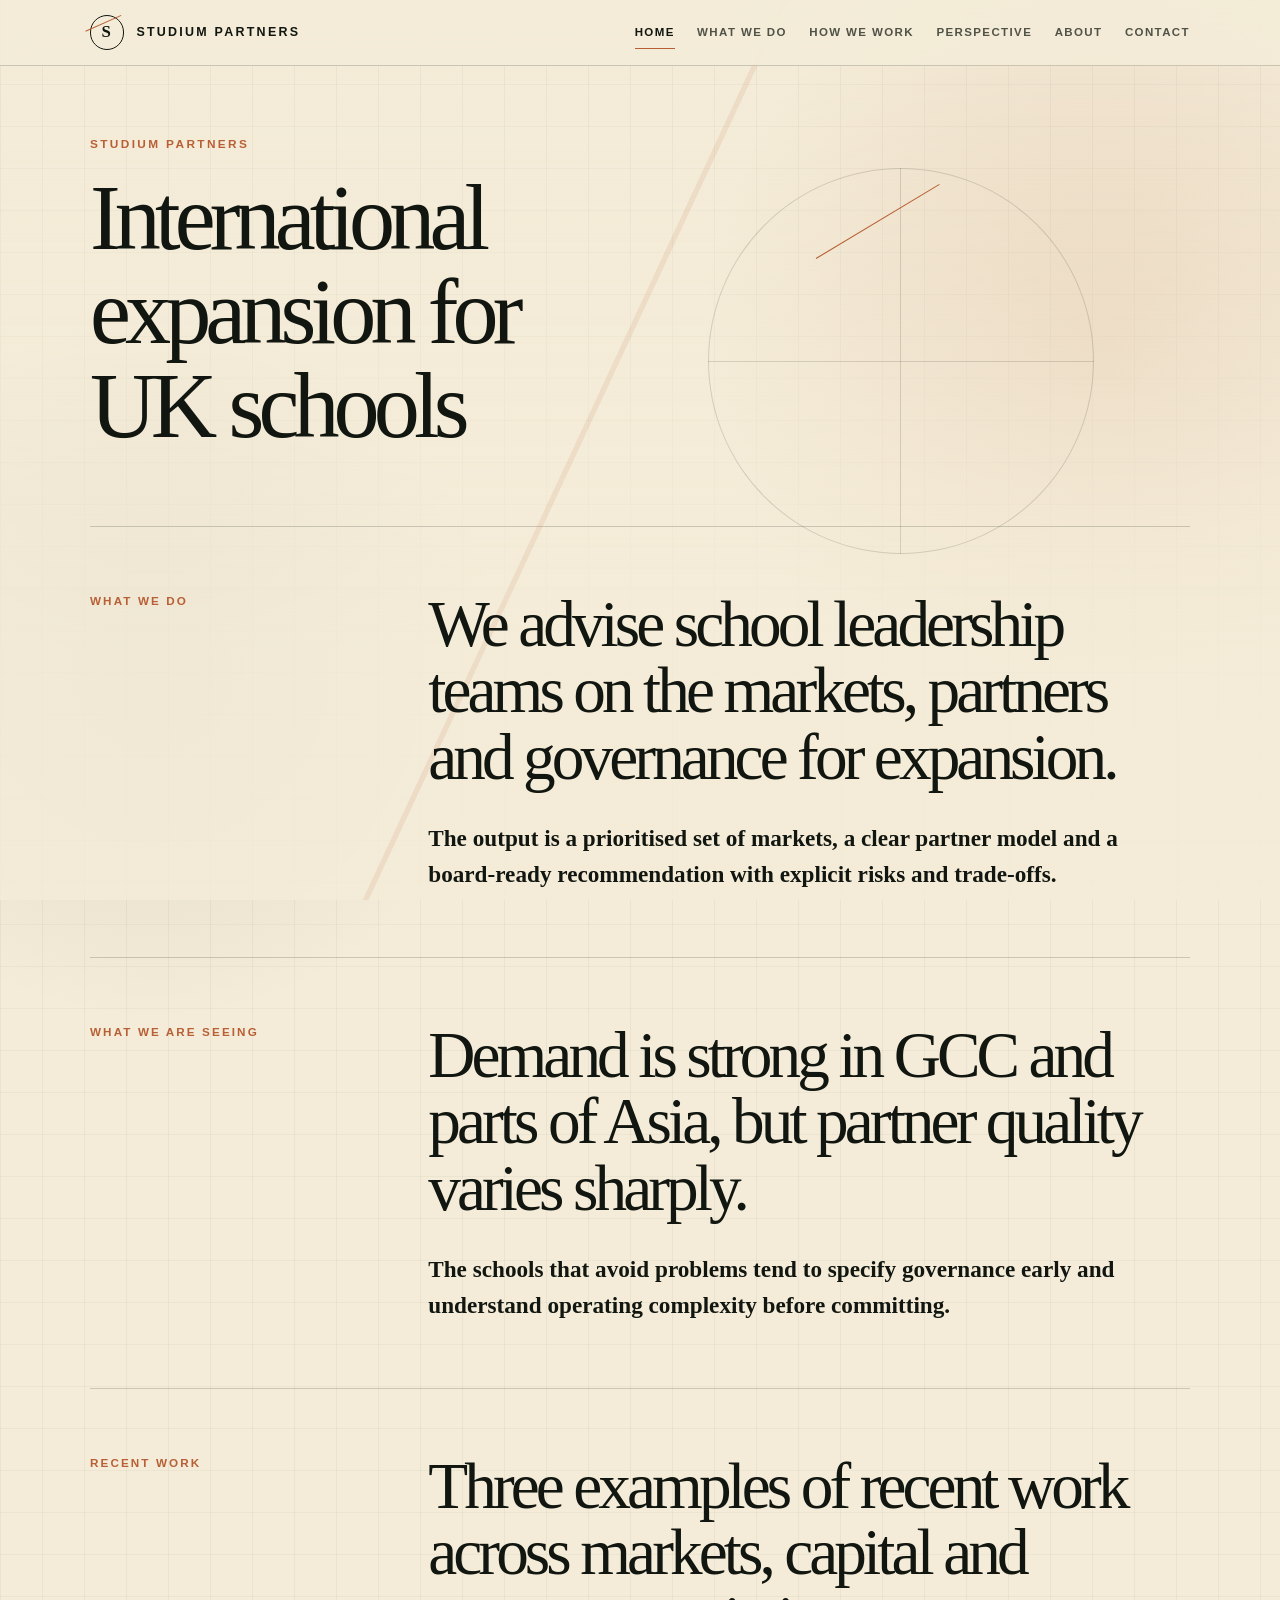
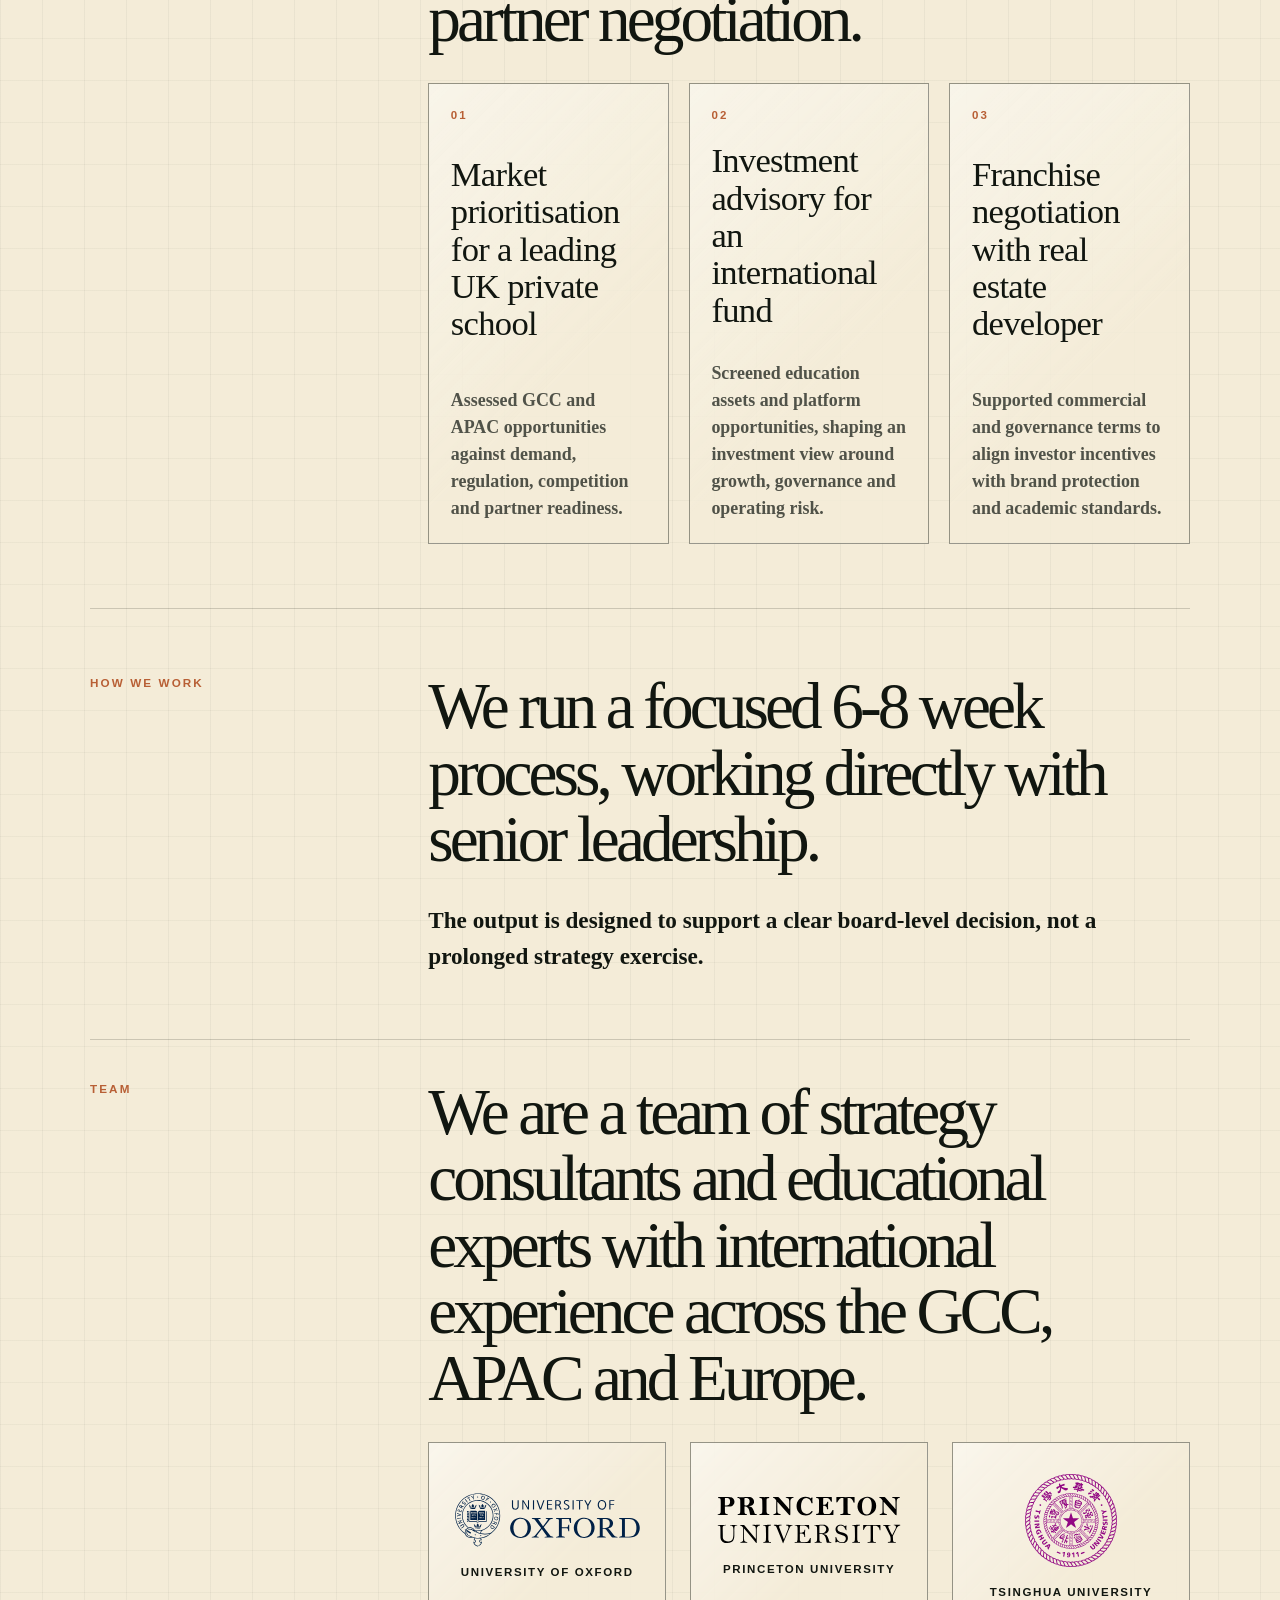
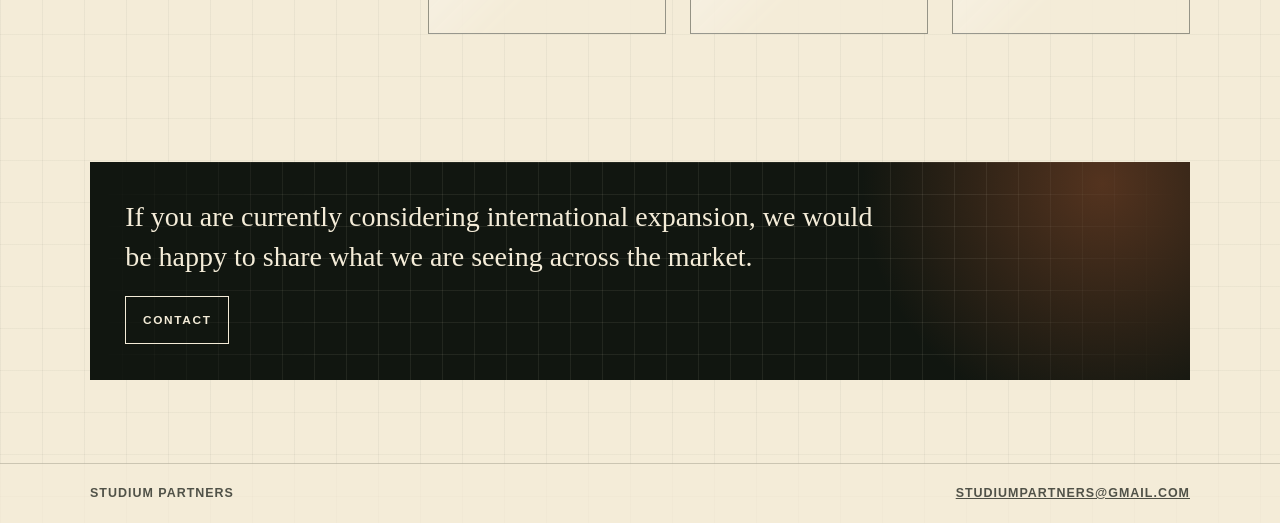
==== commit 40fa56d2: "Add homepage team section" ====
--- a/index.html
+++ b/index.html
@@ -105,6 +105,29 @@
         </div>
       </section>
 
+      <section class="section section--logos" aria-label="About the team">
+        <div class="section-grid">
+          <div class="section-title">Team</div>
+          <div class="content-stack content-stack--wide">
+            <h2>We are a team of strategy consultants and educational experts with international experience across the GCC, APAC and Europe.</h2>
+            <div class="logo-row">
+              <figure class="logo-card">
+                <img src="assets/oxford.svg" alt="University of Oxford logo" />
+                <figcaption>University of Oxford</figcaption>
+              </figure>
+              <figure class="logo-card">
+                <img src="assets/princeton.svg" alt="Princeton University logo" />
+                <figcaption>Princeton University</figcaption>
+              </figure>
+              <figure class="logo-card">
+                <img src="assets/tsinghua.svg" alt="Tsinghua University logo" />
+                <figcaption>Tsinghua University</figcaption>
+              </figure>
+            </div>
+          </div>
+        </div>
+      </section>
+
       <section class="cta">
         <p>
           If you are currently considering international expansion, we would be happy
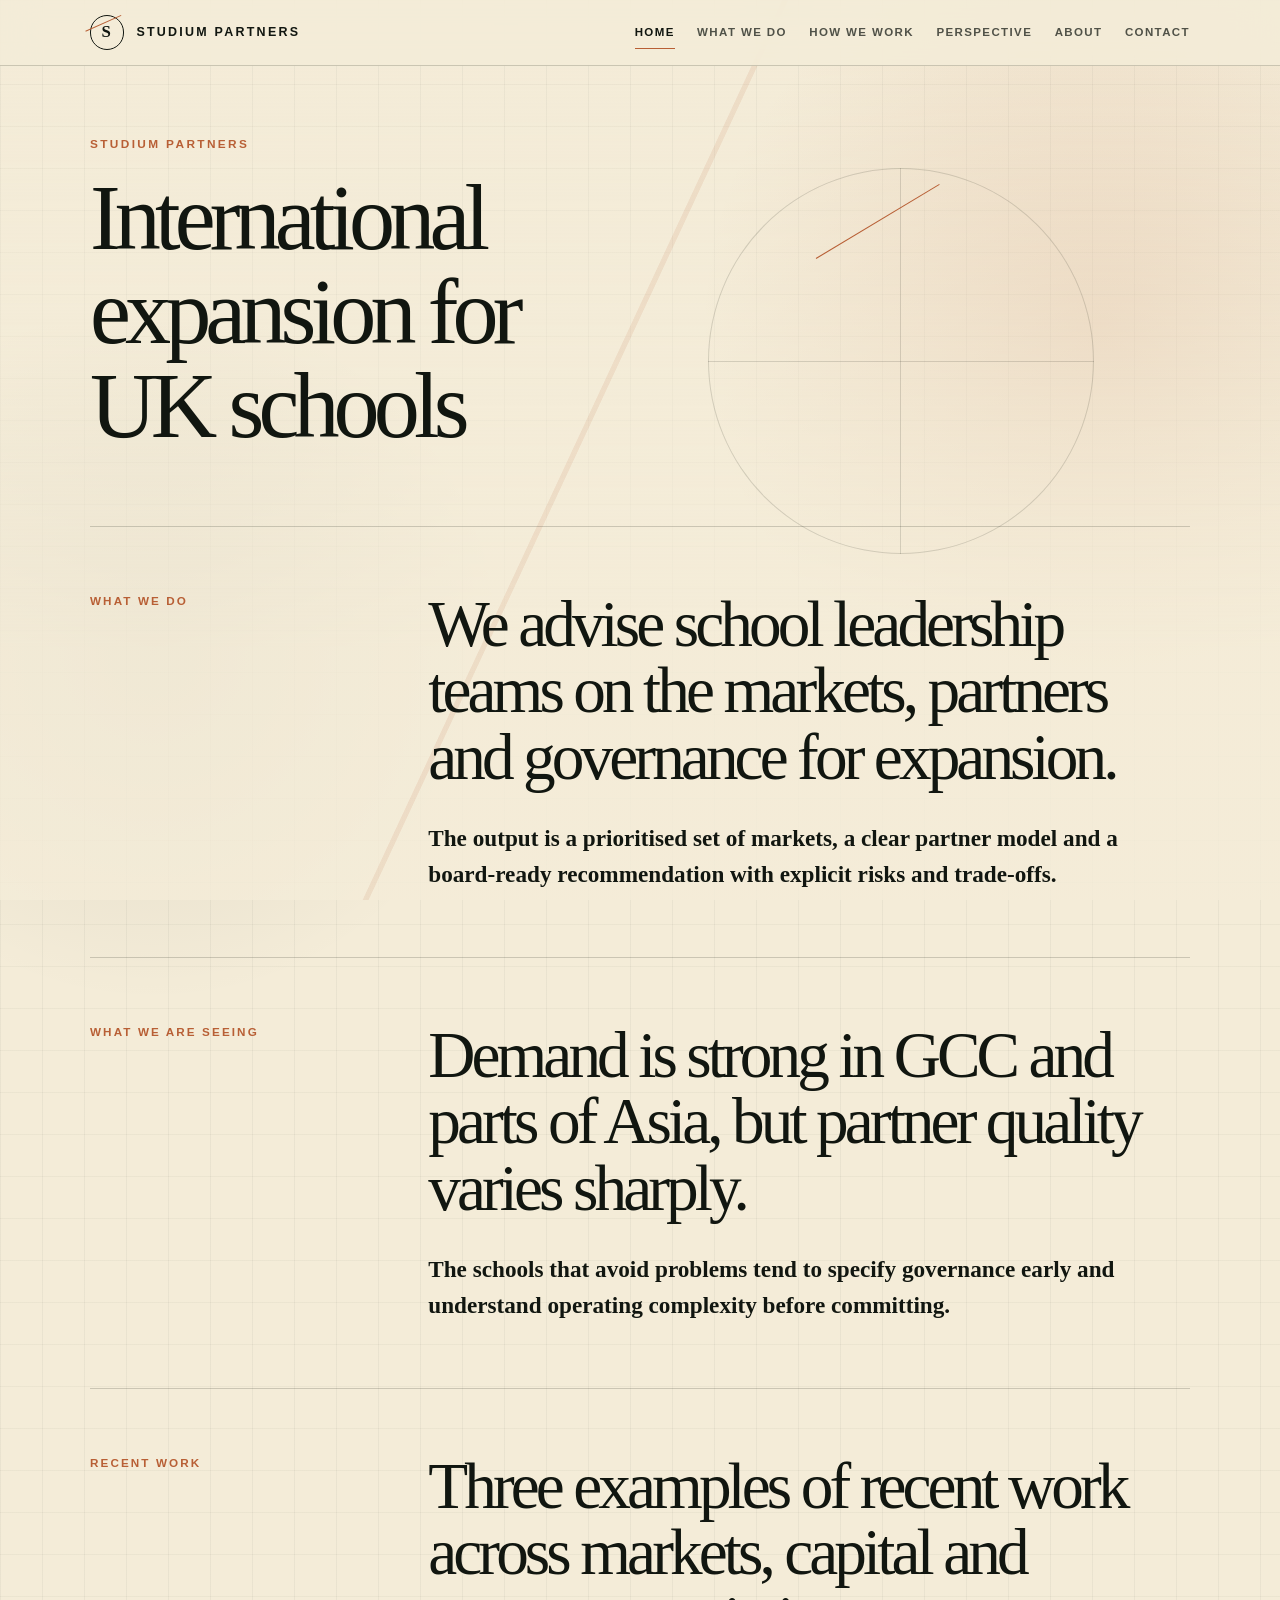
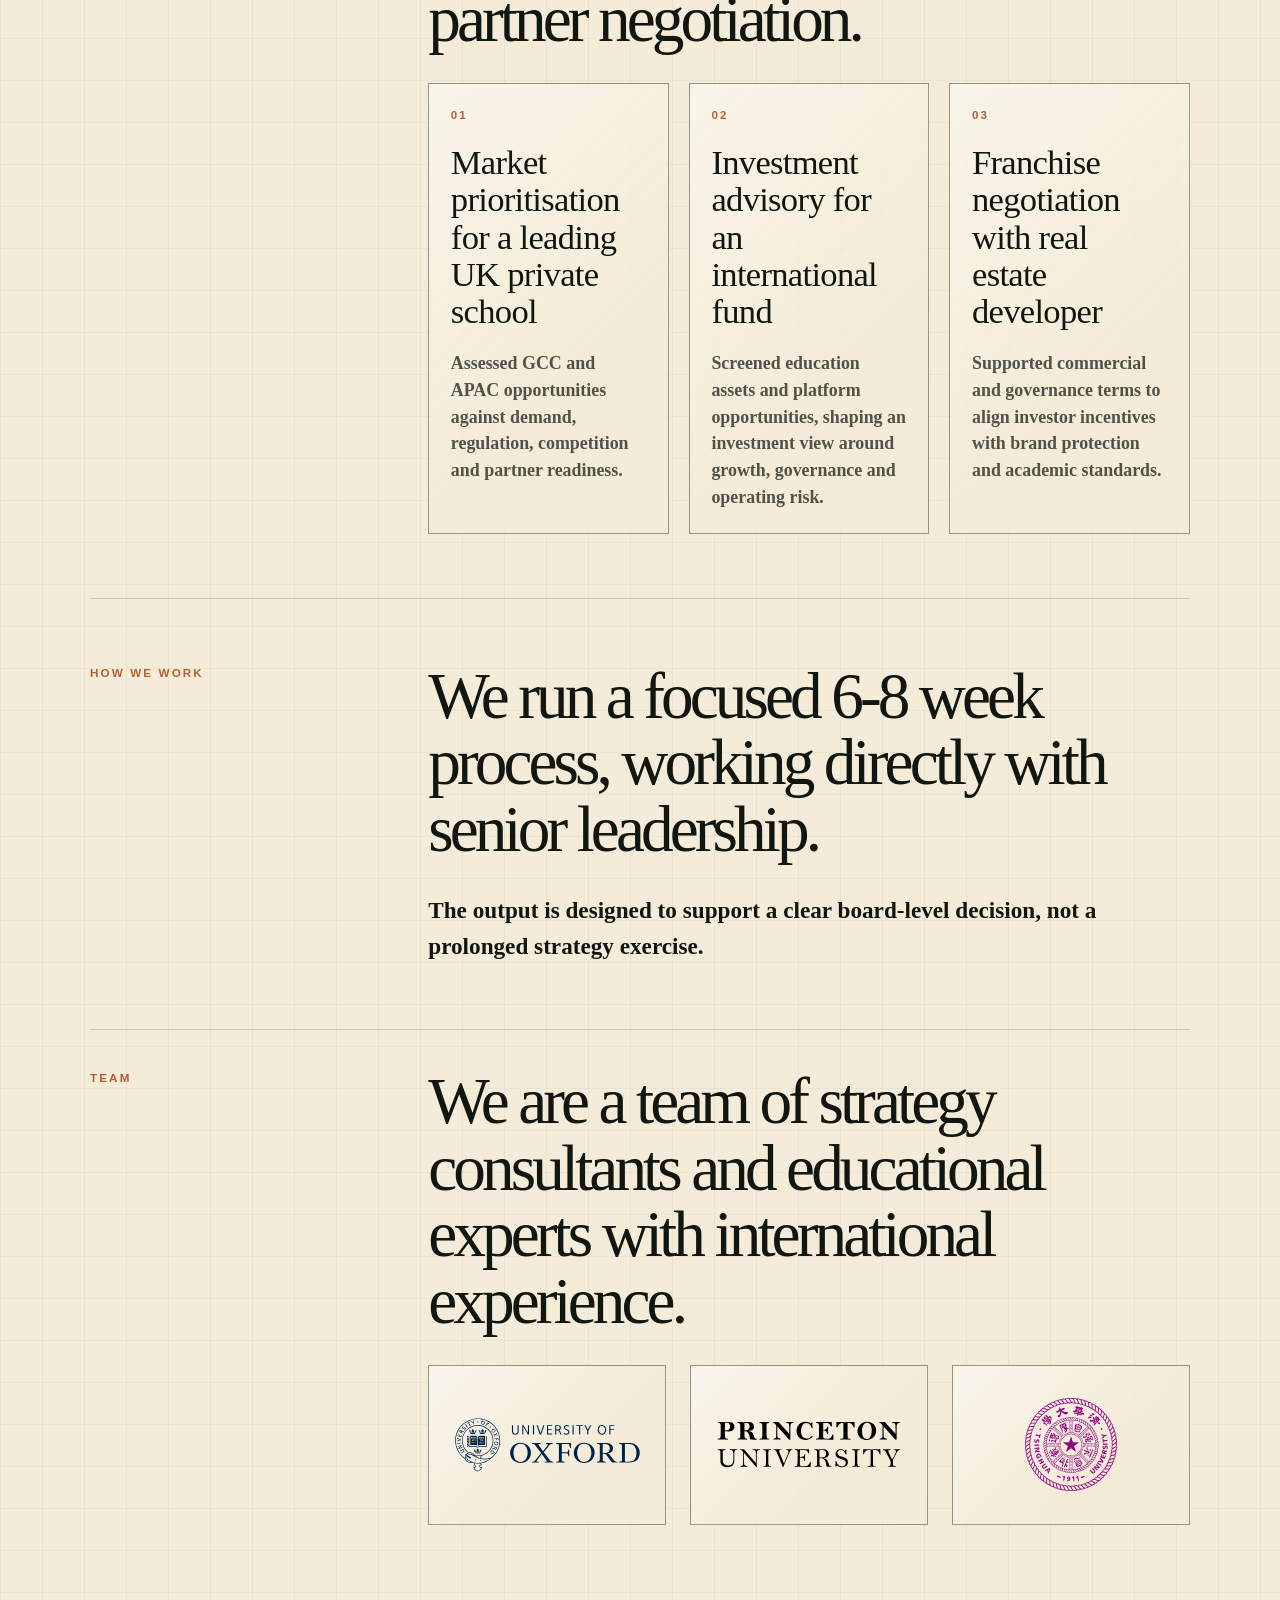
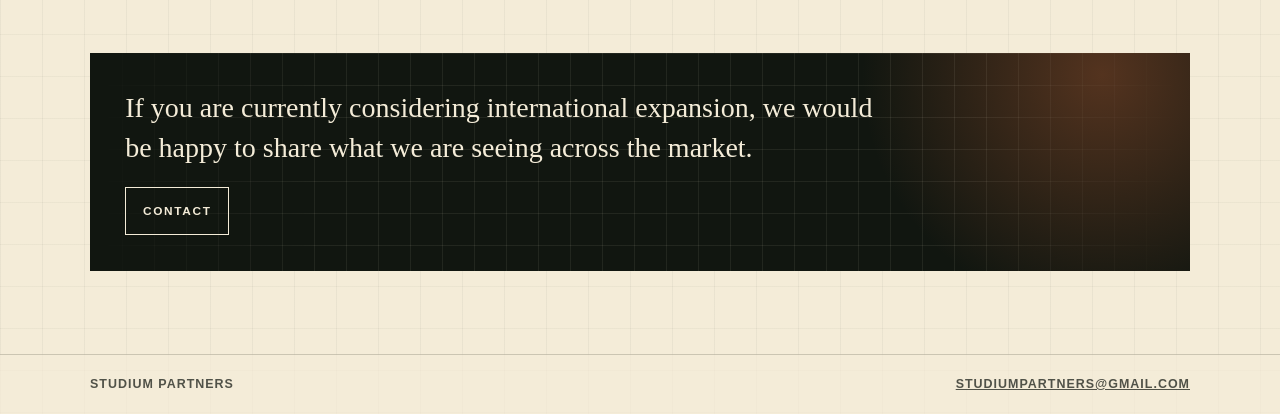
==== commit 418e684d: "Simplify team logo section" ====
--- a/index.html
+++ b/index.html
@@ -109,19 +109,16 @@
         <div class="section-grid">
           <div class="section-title">Team</div>
           <div class="content-stack content-stack--wide">
-            <h2>We are a team of strategy consultants and educational experts with international experience across the GCC, APAC and Europe.</h2>
+            <h2>We are a team of strategy consultants and educational experts with international experience.</h2>
             <div class="logo-row">
               <figure class="logo-card">
                 <img src="assets/oxford.svg" alt="University of Oxford logo" />
-                <figcaption>University of Oxford</figcaption>
               </figure>
               <figure class="logo-card">
                 <img src="assets/princeton.svg" alt="Princeton University logo" />
-                <figcaption>Princeton University</figcaption>
               </figure>
               <figure class="logo-card">
                 <img src="assets/tsinghua.svg" alt="Tsinghua University logo" />
-                <figcaption>Tsinghua University</figcaption>
               </figure>
             </div>
           </div>
--- a/styles.css
+++ b/styles.css
@@ -425,8 +425,8 @@
     linear-gradient(135deg, rgba(255, 255, 255, 0.44), transparent 62%),
     rgba(244, 236, 216, 0.84);
   display: grid;
-  align-content: space-between;
-  gap: 1.1rem;
+  align-content: start;
+  gap: clamp(0.85rem, 1.6vw, 1.2rem);
 }
 
 .case-study span {
@@ -444,7 +444,7 @@
 }
 
 .case-study p {
-  margin-top: 0.85rem;
+  margin-top: 0;
   color: var(--ink-soft);
   font-family: var(--display);
   font-size: clamp(1rem, 1.4vw, 1.18rem);
@@ -465,7 +465,7 @@
 }
 
 .logo-card {
-  min-height: 12rem;
+  min-height: 10rem;
   margin: 0;
   padding: clamp(1.2rem, 2.4vw, 1.6rem);
   display: grid;
@@ -488,16 +488,6 @@
 .logo-card img[src*="tsinghua"] {
   width: min(100%, 5.8rem);
   max-height: 5.8rem;
-}
-
-.logo-card figcaption {
-  color: var(--ink);
-  font-family: var(--ui);
-  font-size: 0.72rem;
-  font-weight: 700;
-  letter-spacing: 0.14em;
-  text-align: center;
-  text-transform: uppercase;
 }
 
 .cta {
